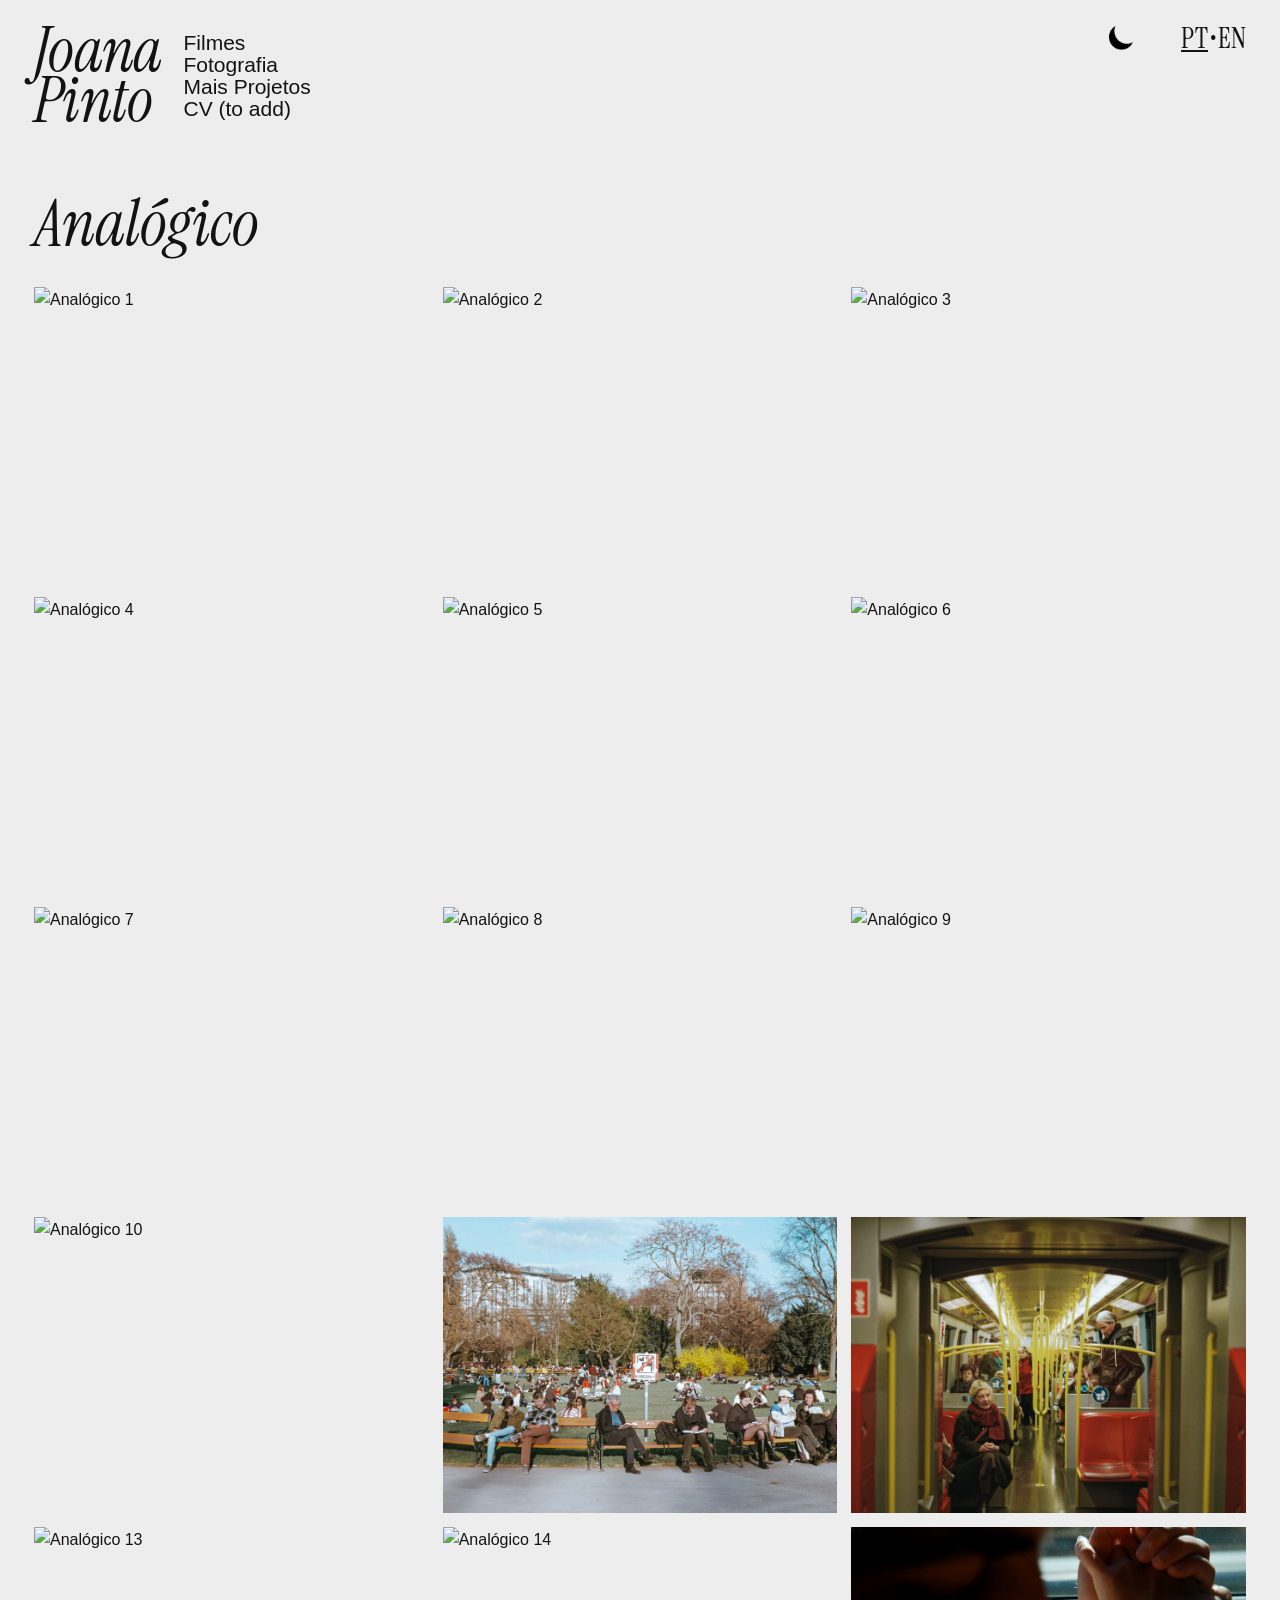
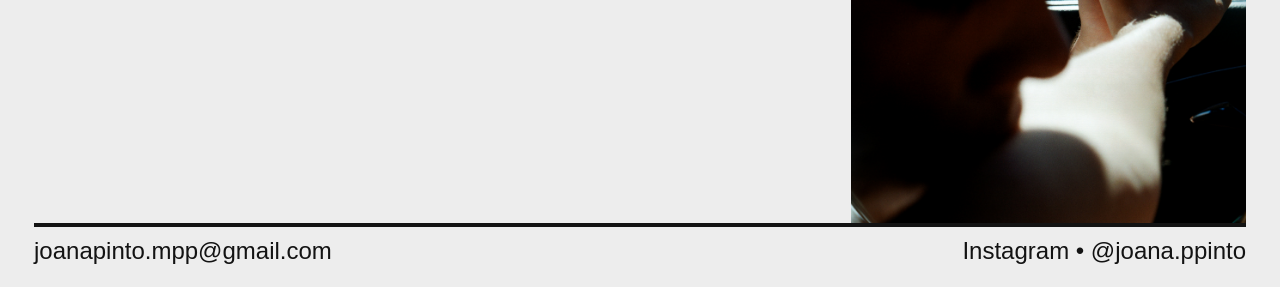
==== pages/analogicos.html @ 721db57d "some project pages added, skeleton of the site finished" ====
<!DOCTYPE html>
<html lang="pt">
<head>
	<meta charset="UTF-8">
	<meta name="viewport" content="width=device-width, initial-scale=1.0">
	<script>
		(() => {
			const stored = localStorage.getItem("joana-theme");
			const dark = stored ? stored === "dark" : window.matchMedia("(prefers-color-scheme: dark)").matches;
			if (dark) document.documentElement.classList.add("theme-dark");
		})();
	</script>
	<title>Analógico | Joana Pinto</title>
	<link rel="icon" type="image/png" href="../assets/icons/favicon.png">
	<link rel="preconnect" href="https://fonts.googleapis.com">
	<link rel="preconnect" href="https://fonts.gstatic.com" crossorigin>
	<link href="https://fonts.googleapis.com/css2?family=Instrument+Serif:ital@0;1&display=swap" rel="stylesheet">
	<link rel="stylesheet" href="../styles/styles.css">
</head>
<body class="analogicos-page">
	<div class="page">
		<header class="site-header filmes-header">
			<div class="brand filmes-brand">
				<a href="../index.html" class="brand-home-link">
					<div class="brand-name" data-i18n-html="brand.name">Joana<br>Pinto</div>
				</a>
				<nav class="primary-nav">
					<a href="filmes.html" data-i18n="nav.filmes">Filmes</a>
					<a href="fotografia.html" data-i18n="nav.fotografia">Fotografia</a>
					<a href="mais-projetos.html" data-i18n="nav.projetos">Mais Projetos</a>
					<a href="#" data-cv-download data-i18n="nav.cv">CV</a>
				</nav>
			</div>
			<div class="header-tools">
				<button class="theme-toggle" type="button" aria-label="Toggle theme" data-theme-toggle>
					<img src="../assets/icons/sun.png" alt="" class="icon icon-sun" aria-hidden="true">
					<img src="../assets/icons/moon.png" alt="" class="icon icon-moon" aria-hidden="true">
				</button>
				<button class="lang-toggle" type="button" data-lang-toggle>PT<span aria-hidden="true">&bull;</span>EN</button>
			</div>
		</header>

		<main class="project-gallery-page" id="analogico">
			<h1 class="films-list-title" data-i18n="analog.title">Analógico</h1>
			<section class="analog-gallery">
				<img src="../assets/images/analog/1.JPG" alt="Analógico 1" class="gallery-image" data-gallery-image loading="lazy" decoding="async">
				<img src="../assets/images/analog/2.JPG" alt="Analógico 2" class="gallery-image" data-gallery-image loading="lazy" decoding="async">
				<img src="../assets/images/analog/3.jpg" alt="Analógico 3" class="gallery-image" data-gallery-image loading="lazy" decoding="async">
				<img src="../assets/images/analog/4.jpg" alt="Analógico 4" class="gallery-image" data-gallery-image loading="lazy" decoding="async">
				<img src="../assets/images/analog/5.jpg" alt="Analógico 5" class="gallery-image" data-gallery-image loading="lazy" decoding="async">
				<img src="../assets/images/analog/6.jpg" alt="Analógico 6" class="gallery-image" data-gallery-image loading="lazy" decoding="async">
				<img src="../assets/images/analog/7.jpg" alt="Analógico 7" class="gallery-image" data-gallery-image loading="lazy" decoding="async">
				<img src="../assets/images/analog/8.JPG" alt="Analógico 8" class="gallery-image" data-gallery-image loading="lazy" decoding="async">
				<img src="../assets/images/analog/9.JPG" alt="Analógico 9" class="gallery-image" data-gallery-image loading="lazy" decoding="async">
				<img src="../assets/images/analog/10.JPG" alt="Analógico 10" class="gallery-image" data-gallery-image loading="lazy" decoding="async">
				<img src="../assets/images/analog/11.jpg" alt="Analógico 11" class="gallery-image" data-gallery-image loading="lazy" decoding="async">
				<img src="../assets/images/analog/12.jpg" alt="Analógico 12" class="gallery-image" data-gallery-image loading="lazy" decoding="async">
				<img src="../assets/images/analog/13.png" alt="Analógico 13" class="gallery-image" data-gallery-image loading="lazy" decoding="async">
				<img src="../assets/images/analog/14.jpg" alt="Analógico 14" class="gallery-image" data-gallery-image loading="lazy" decoding="async">
				<img src="../assets/images/analog/15.jpg" alt="Analógico 15" class="gallery-image" data-gallery-image loading="lazy" decoding="async">
			</section>
		</main>
		<footer class="site-footer">
			<p class="site-footer-item">joanapinto.mpp@gmail.com</p>
			<p class="site-footer-item">Instagram • @joana.ppinto</p>
		</footer>
	</div>
	<script src="../js/main.js"></script>
</body>
</html>
---- styles/styles.css ----
* {
	box-sizing: border-box;
	margin: 0;
	padding: 0;
}

:root {
	--bg: #ededed;
	--ink: #131313;
	--ink-muted: #4b4b4b;
	--paper: #f6f4f0;
	--paper-glow: #fbfaf7;
	--accent: #0d0d0d;
	--border: rgba(10, 10, 10, 0.12);
	--max-width: 1160px;
	--theme-transition: 220ms ease-in-out;
	--rule-thickness: 4px;
}

html.theme-no-transition,
html.theme-no-transition * {
	transition: none !important;
}

body {
	font-family: "Helvetica Neue", Helvetica, Arial, sans-serif;
	color: var(--ink);
	background: var(--bg);
	min-height: 100vh;
	display: flex;
	line-height: 1.6;
	transition: background-color var(--theme-transition), color var(--theme-transition);
}

body.theme-dark,
html.theme-dark body {
	--bg: #121110;
	--ink: #ededed;
	--ink-muted: #d4d4d4;
	--border: rgba(237, 237, 237, 0.35);
}

.page {
	max-width: none;
	margin: 0;
	padding: 24px 34px 24px;
	width: 100%;
	display: flex;
	flex-direction: column;
	min-height: 100vh;
}

.site-header {
	display: flex;
	align-items: flex-start;
	justify-content: space-between;
	gap: 24px;
}

.brand {
	display: flex;
	align-items: flex-start;
	gap: 22px;
}

.brand-name {
	font-family: "Instrument Serif", "Times New Roman", serif;
	font-size: 62px;
	line-height: 0.8;
	letter-spacing: -0.7px;
	font-style: italic;
	position: relative;
	top: 2px;
}

.primary-nav {
	display: flex;
	flex-direction: column;
	gap: 0;
	font-size: 21px;
	font-family: "Helvetica Neue", Helvetica, Arial, sans-serif;
	font-weight: 400;
	line-height: 1.05;
	margin-top: 8px;
}

.primary-nav a {
	color: var(--ink);
	text-decoration: none;
}

.primary-nav a:hover,
.primary-nav a:focus {
	text-decoration: underline;
}

.header-tools {
	display: flex;
	align-items: center;
	gap: 44px;
}

.theme-toggle {
	display: inline-flex;
	align-items: center;
	justify-content: center;
	width: 30px;
	height: 30px;
	position: relative;
	overflow: hidden;
	padding: 0;
	border: 0;
	background: transparent;
	cursor: pointer;
}

.theme-toggle .icon {
	position: absolute;
	inset: 0;
	width: 28px;
	height: 28px;
	object-fit: contain;
	transition: opacity 360ms ease, transform 360ms ease, filter 360ms ease;
}

.theme-toggle .icon-moon {
	width: 24px;
	height: 24px;
	inset: 2px;
}

body:not(.theme-dark) .theme-toggle .icon-sun {
	opacity: 0;
	transform: scale(0.88);
}

body:not(.theme-dark) .theme-toggle .icon-moon {
	opacity: 1;
	transform: scale(1);
}

body.theme-dark .theme-toggle .icon-moon {
	opacity: 0;
	transform: scale(0.88);
}

body.theme-dark .theme-toggle .icon-sun {
	opacity: 1;
	transform: scale(1);
}

body.theme-dark .theme-toggle .icon {
	filter: invert(1);
}

.lang-toggle {
	font-family: "Instrument Serif", "Times New Roman", serif;
	font-size: 28px;
	background: none;
	border: none;
	color: var(--ink);
	letter-spacing: 0;
	line-height: 1;
	cursor: pointer;
}

.lang-toggle .lang-sep {
	padding: 0 1px;
}

.lang-option {
	text-decoration: none;
}

.lang-option.is-active {
	text-decoration: underline;
	text-underline-offset: 2px;
}

.about {
	margin-top: 140px;
	display: grid;
	grid-template-columns: minmax(150px, 220px) 1fr;
	gap: 52px;
	align-items: start;
}

.about h1 {
	font-family: "Instrument Serif", "Times New Roman", serif;
	font-size: 44px;
	font-weight: 400;
}

.about-columns {
	display: grid;
	grid-template-columns: repeat(2, minmax(0, 1fr));
	gap: 44px;
	color: var(--ink-muted);
	font-size: 19px;
}

.about-column {
	display: flex;
	flex-direction: column;
	gap: 8px;
}

.about-columns p {
	max-width: none;
}

.about-columns .indented {
	text-indent: 1.35em;
}

.page-title {
	font-family: "Instrument Serif", "Times New Roman", serif;
	font-size: 56px;
	line-height: 0.9;
	letter-spacing: -0.6px;
	font-style: italic;
	font-weight: 400;
}

.filmes-brand {
	gap: 22px;
}

.brand-home-link {
	text-decoration: none;
	color: inherit;
}

.films-list {
	margin-top: 106px;
	border-bottom: 0;
}

.films-list-title {
	font-family: "Instrument Serif", "Times New Roman", serif;
	font-size: 64px;
	font-style: italic;
	font-weight: 400;
	line-height: 0.9;
	margin-bottom: 12px;
}

.film-row {
	display: grid;
	grid-template-columns: 270px minmax(120px, 160px) minmax(280px, 540px);
	gap: 24px;
	align-items: start;
	padding: 13px 0;
	border-bottom: var(--rule-thickness) solid var(--ink);
}

.film-row:last-child {
	border-bottom: none;
}

.film-thumb {
	width: 100%;
	height: 176px;
	object-fit: cover;
}

.film-name {
	font-family: "Instrument Serif", "Times New Roman", serif;
	font-weight: 400;
	font-size: 48px;
	line-height: 1;
}

.project-title-group {
	display: flex;
	flex-direction: column;
	gap: 2px;
}

.project-subtitle {
	font-family: "Instrument Serif", "Times New Roman", serif;
	font-size: 24px;
	font-style: italic;
	font-weight: 400;
	line-height: 1.05;
}

.film-name-link {
	color: inherit;
	text-decoration: none;
}

.film-name-link:hover,
.film-name-link:focus {
	text-decoration: underline;
}

.film-copy {
	font-size: 16px;
	line-height: 1.2;
	font-weight: 400;
	letter-spacing: 0;
	max-width: 340px;
	margin-left: 220px;
}

.site-footer {
	border-top: var(--rule-thickness) solid var(--ink);
	margin-top: auto;
	padding-top: 12px;
	font-family: "Helvetica Neue", Helvetica, Arial, sans-serif;
	font-size: 24px;
	line-height: 1;
	display: flex;
	align-items: baseline;
	justify-content: space-between;
	gap: 44px;
	flex-wrap: wrap;
}

.filme-projeto-page .site-footer,
.home-page .site-footer {
	padding-top: 16px;
}

.filme-projeto-page main {
	padding-bottom: 84px;
}

.site-footer-item {
	white-space: nowrap;
}

.project-gallery-page {
	margin-top: 72px;
}

.analogicos-page .films-list-title {
	margin-bottom: 34px;
}

.film-project-page {
	margin-top: 72px;
}

.film-project-page .film-detail {
	margin-top: 0;
	padding-top: 0;
	border-top: 0;
}

.film-detail {
	margin-top: 42px;
	padding-top: 10px;
	border-top: var(--rule-thickness) solid var(--ink);
}

.film-detail-hero {
	width: 100%;
	max-height: 72vh;
	object-fit: cover;
	display: block;
}

.film-detail-meta {
	margin-top: 22px;
	display: grid;
	grid-template-columns: minmax(200px, 260px) minmax(0, 560px);
	gap: 20px;
	align-items: start;
}

.film-detail-title {
	font-family: "Instrument Serif", "Times New Roman", serif;
	font-size: 48px;
	font-weight: 400;
	line-height: 1;
}

.film-detail-copy {
	font-size: 22px;
	line-height: 1.2;
	font-family: "Helvetica Neue", Helvetica, Arial, sans-serif;
	max-width: 560px;
}

.film-detail-thumbs {
	margin-top: 30px;
	display: grid;
	grid-template-columns: repeat(4, minmax(0, 1fr));
	gap: 16px;
}

.film-thumb-button {
	display: block;
	padding: 0;
	border: 0;
	background: transparent;
	cursor: pointer;
	opacity: 0.88;
}

.film-thumb-button.is-active {
	opacity: 1;
	outline: 2px solid var(--ink);
	outline-offset: 2px;
}

.film-thumb-preview {
	width: 100%;
	aspect-ratio: 16 / 9;
	object-fit: cover;
	display: block;
}

.film-detail-preview-wrap {
	margin-top: 16px;
	max-width: min(760px, 100%);
}

.film-detail-preview {
	width: 100%;
	aspect-ratio: 16 / 9;
	object-fit: cover;
	display: block;
}

.analog-gallery {
	display: grid;
	grid-template-columns: repeat(3, minmax(0, 1fr));
	gap: 14px;
}

.gallery-image {
	width: 100%;
	aspect-ratio: 4 / 3;
	object-fit: cover;
	cursor: default;
}

.analog-gallery .gallery-image {
	cursor: zoom-in;
}

.lightbox {
	position: fixed;
	inset: 0;
	background: rgba(0, 0, 0, 0.9);
	display: none;
	align-items: center;
	justify-content: center;
	z-index: 9999;
	padding: 28px;
}

.lightbox.is-open {
	display: flex;
}

.lightbox-image {
	max-width: min(1200px, 90vw);
	max-height: 88vh;
	object-fit: contain;
	box-shadow: 0 20px 80px rgba(0, 0, 0, 0.5);
}

.lightbox-control {
	position: absolute;
	border: 0;
	background: transparent;
	color: #fff;
	font-size: 40px;
	line-height: 1;
	padding: 0;
	cursor: pointer;
	text-shadow: 0 2px 10px rgba(0, 0, 0, 0.55);
}

.lightbox-control.prev {
	left: 16px;
}

.lightbox-control.next {
	right: 16px;
}

.lightbox-control.close {
	top: 14px;
	right: 14px;
	font-size: 34px;
}

body.theme-animated,
body.theme-animated * {
	transition: color var(--theme-transition), border-color var(--theme-transition), background-color var(--theme-transition), opacity var(--theme-transition), outline-color var(--theme-transition);
}

@media (max-width: 900px) {
	.page {
		padding: 14px 24px 72px;
	}

	.site-header {
		flex-direction: column;
		align-items: flex-start;
	}

	.brand {
		width: 100%;
		justify-content: space-between;
		gap: 24px;
		flex-wrap: wrap;
	}

	.primary-nav {
		font-size: 19px;
		gap: 1px;
	}

	.about {
		margin-top: 96px;
		grid-template-columns: 1fr;
		gap: 32px;
	}

	.about h1 {
		font-size: 38px;
	}

	.about-columns {
		grid-template-columns: 1fr 1fr;
		gap: 34px;
		font-size: 17px;
	}

	.films-list {
		margin-top: 78px;
	}

	.film-project-page,
	.project-gallery-page {
		margin-top: 58px;
	}

	.films-list-title {
		font-size: 40px;
	}

	.project-subtitle {
		font-size: 22px;
	}

	.film-row {
		grid-template-columns: 220px minmax(120px, 140px) 1fr;
	}

	.film-thumb {
		height: 160px;
	}

	.film-copy {
		font-size: 15px;
		max-width: 300px;
		margin-left: 130px;
		line-height: 1.2;
	}

	.film-detail-title {
		font-size: 42px;
	}

	.film-detail-copy {
		font-size: 18px;
		max-width: 100%;
	}

	.film-detail-meta {
		grid-template-columns: 1fr;
		gap: 12px;
	}

	.film-detail-thumbs {
		grid-template-columns: repeat(2, minmax(0, 1fr));
	}

	.site-footer {
		font-size: 20px;
		gap: 18px;
	}

	.analog-gallery {
		grid-template-columns: repeat(2, minmax(0, 1fr));
	}
}

@media (max-width: 640px) {
	.page {
		padding: 10px 20px 56px;
	}

	.brand {
		flex-direction: column;
		align-items: flex-start;
	}

	.header-tools {
		width: 100%;
		justify-content: space-between;
	}

	.about-columns {
		grid-template-columns: 1fr;
	}

	.about-columns p {
		max-width: none;
	}

	.about h1 {
		font-size: 34px;
	}

	.about-columns {
		font-size: 16px;
	}

	.page-title {
		font-size: 44px;
	}

	.filmes-brand {
		gap: 10px;
	}

	.films-list {
		margin-top: 62px;
	}

	.film-project-page,
	.project-gallery-page {
		margin-top: 44px;
	}

	.films-list-title {
		font-size: 36px;
		margin-bottom: 8px;
	}

	.project-subtitle {
		font-size: 18px;
	}

	.film-row {
		grid-template-columns: 1fr;
		gap: 10px;
	}

	.film-thumb {
		height: 230px;
	}

	.film-name {
		font-size: 38px;
	}

	.film-copy {
		font-size: 16px;
		max-width: none;
		margin-left: 0;
		line-height: 1.15;
	}

	.film-detail {
		margin-top: 26px;
	}

	.film-detail-title {
		font-size: 38px;
	}

	.film-detail-copy {
		font-size: 16px;
		line-height: 1.2;
	}

	.film-detail-thumbs {
		grid-template-columns: 1fr;
	}

	.site-footer {
		font-size: 16px;
		line-height: 1.2;
		gap: 10px;
	}

	.site-footer-item {
		white-space: normal;
	}

	.analog-gallery {
		grid-template-columns: 1fr;
	}

	.lightbox-control {
		font-size: 28px;
		padding: 8px 10px;
	}
}
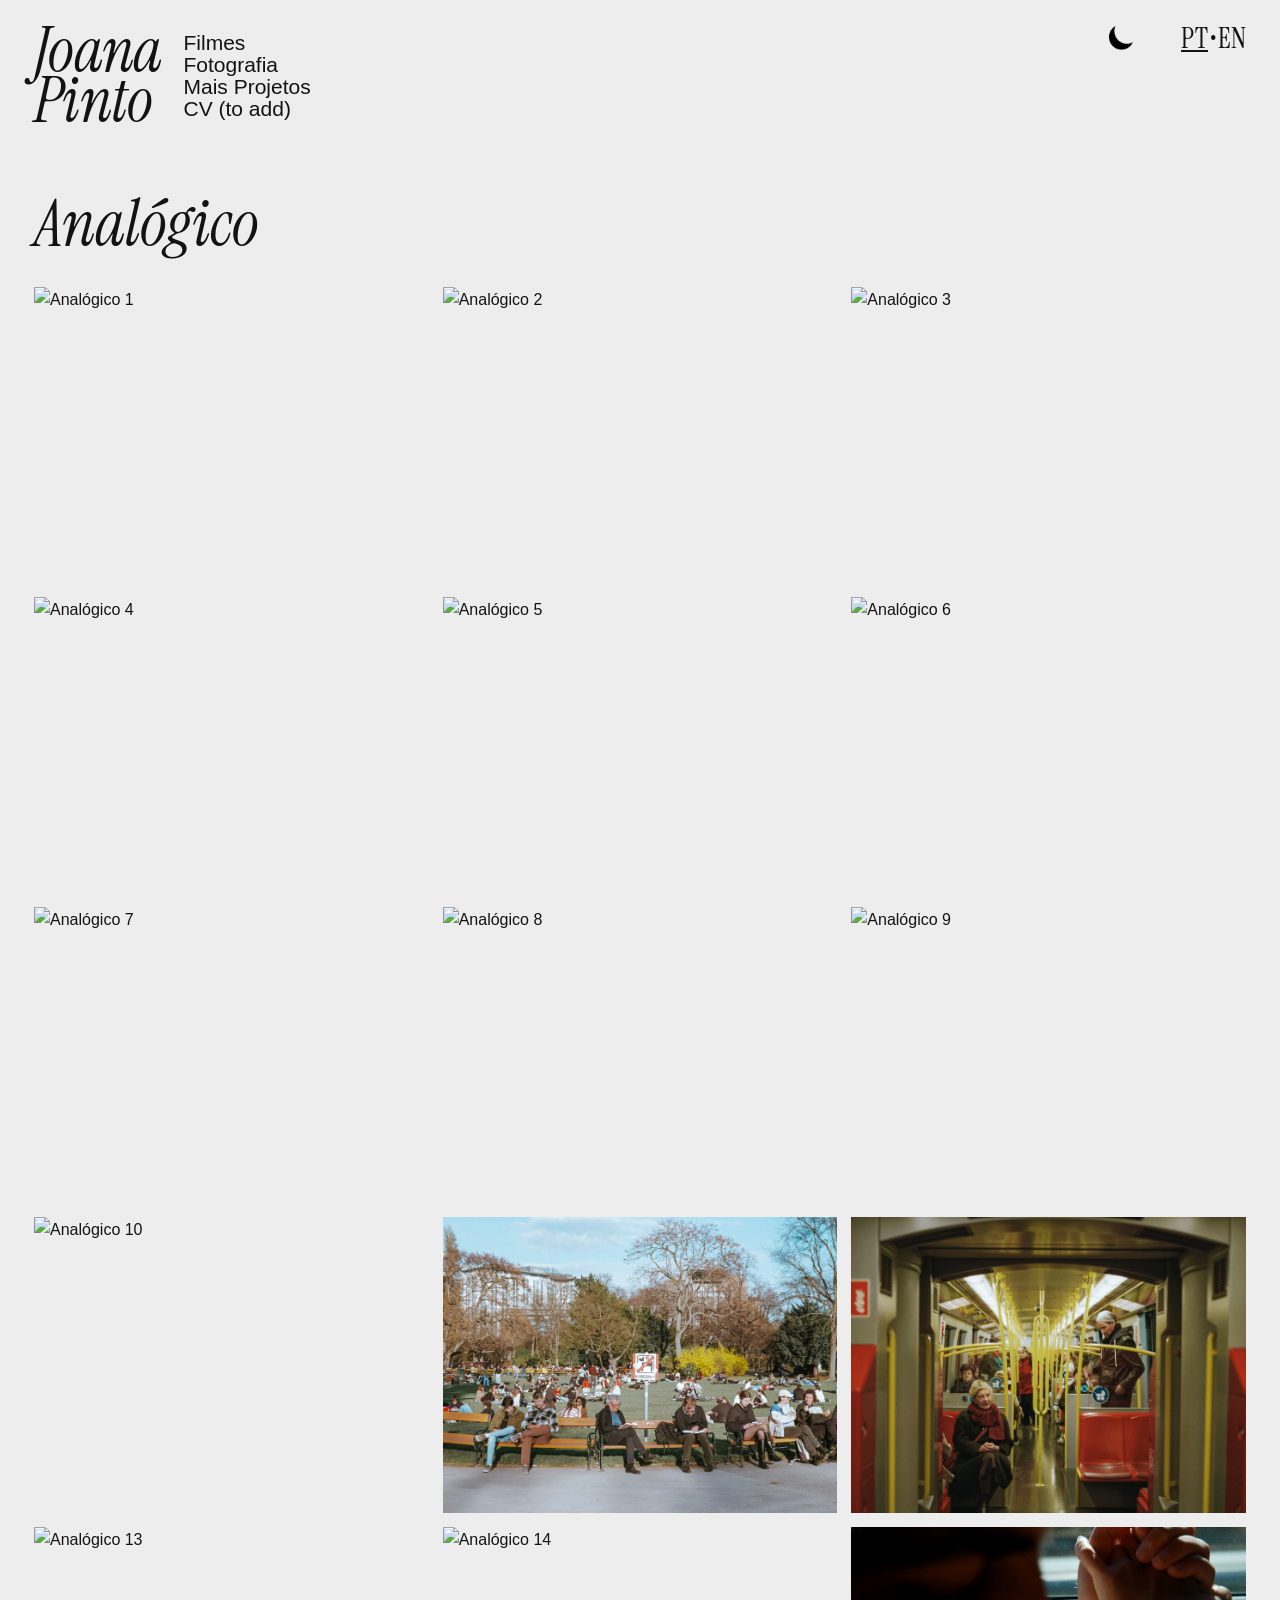
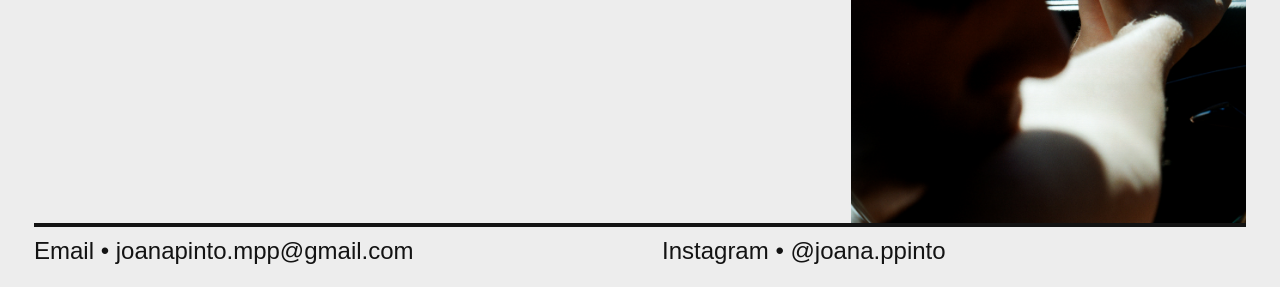
==== commit ee72cdf2: "changed footer" ====
--- a/pages/analogicos.html
+++ b/pages/analogicos.html
@@ -61,7 +61,7 @@
 			</section>
 		</main>
 		<footer class="site-footer">
-			<p class="site-footer-item">joanapinto.mpp@gmail.com</p>
+			<p class="site-footer-item">Email • joanapinto.mpp@gmail.com</p>
 			<p class="site-footer-item">Instagram • @joana.ppinto</p>
 		</footer>
 	</div>
--- a/styles/styles.css
+++ b/styles/styles.css
@@ -311,11 +311,10 @@
 	font-family: "Helvetica Neue", Helvetica, Arial, sans-serif;
 	font-size: 24px;
 	line-height: 1;
-	display: flex;
+	display: grid;
+	grid-template-columns: minmax(0, 1fr) minmax(0, 1fr);
 	align-items: baseline;
-	justify-content: space-between;
 	gap: 44px;
-	flex-wrap: wrap;
 }
 
 .filme-projeto-page .site-footer,
@@ -329,6 +328,10 @@
 
 .site-footer-item {
 	white-space: nowrap;
+}
+
+.site-footer-item:last-child {
+	justify-self: start;
 }
 
 .project-gallery-page {
@@ -690,6 +693,7 @@
 	.site-footer {
 		font-size: 16px;
 		line-height: 1.2;
+		grid-template-columns: 1fr;
 		gap: 10px;
 	}
 
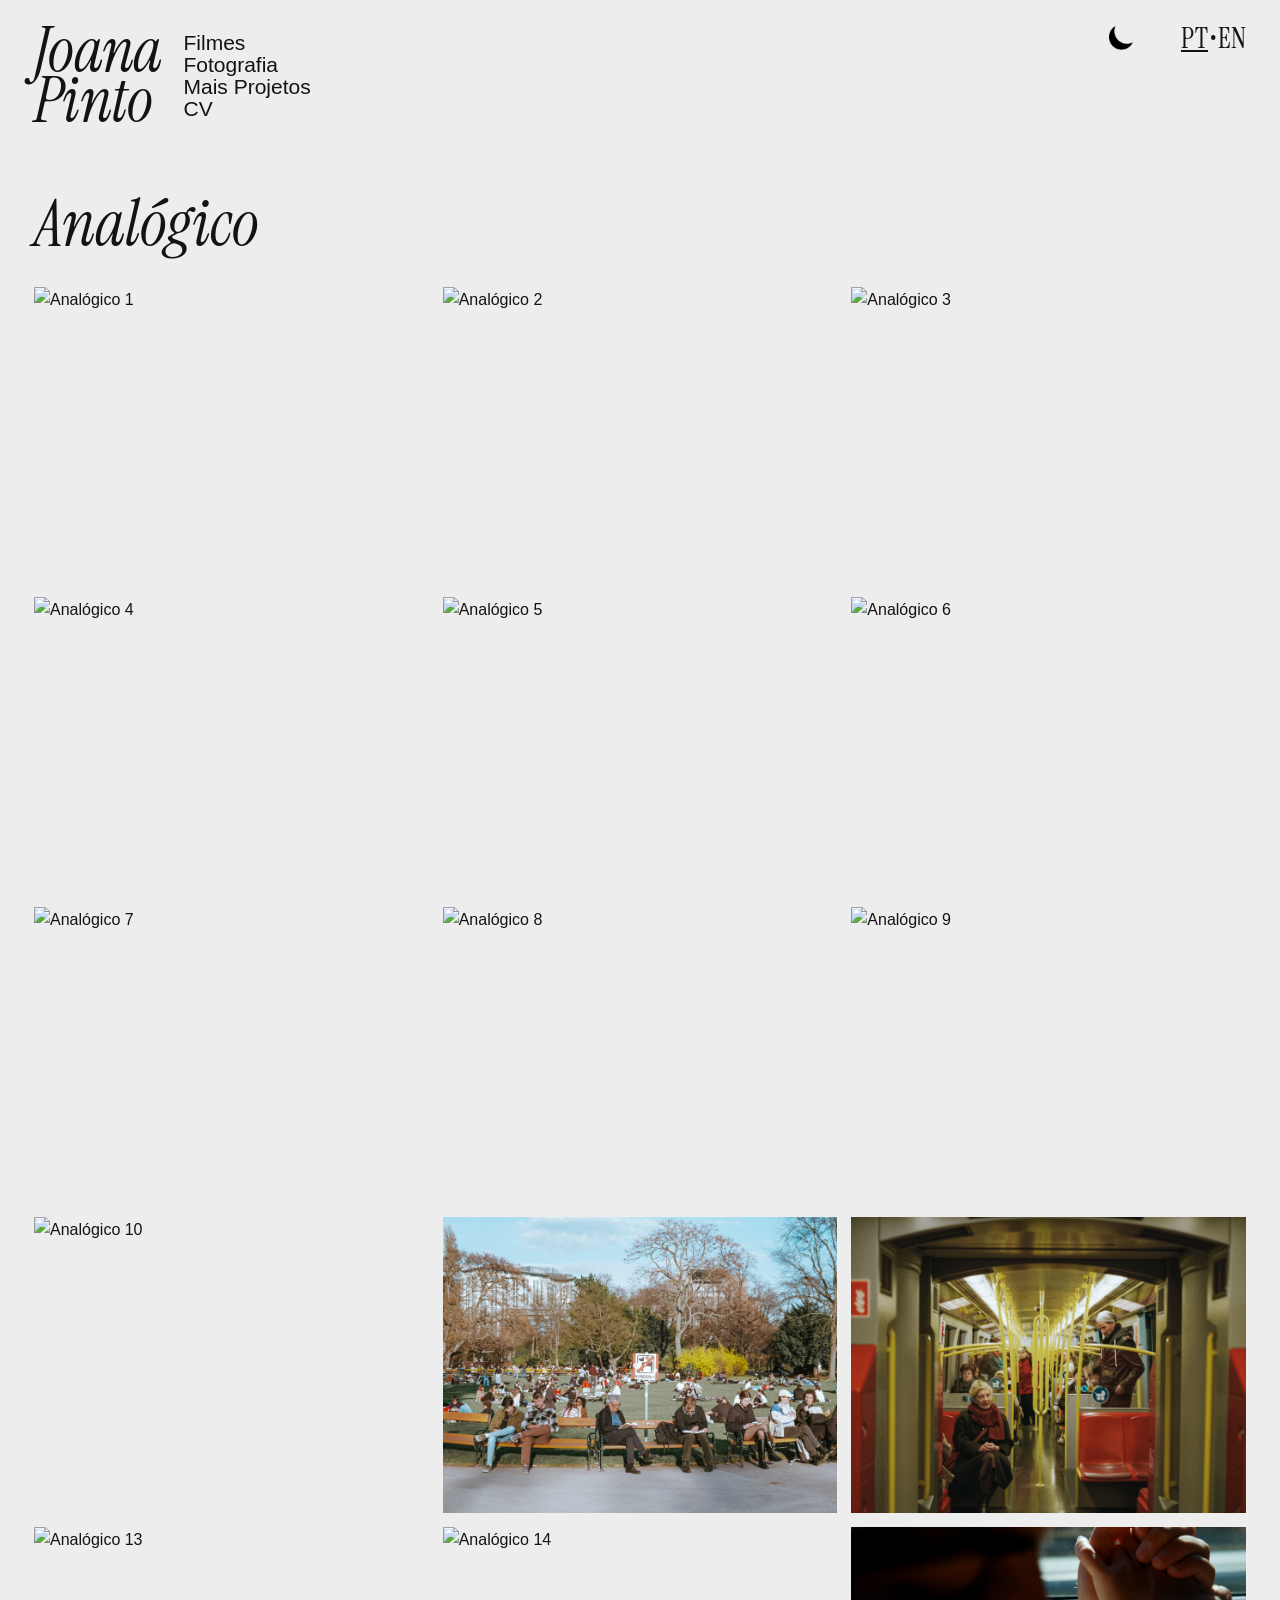
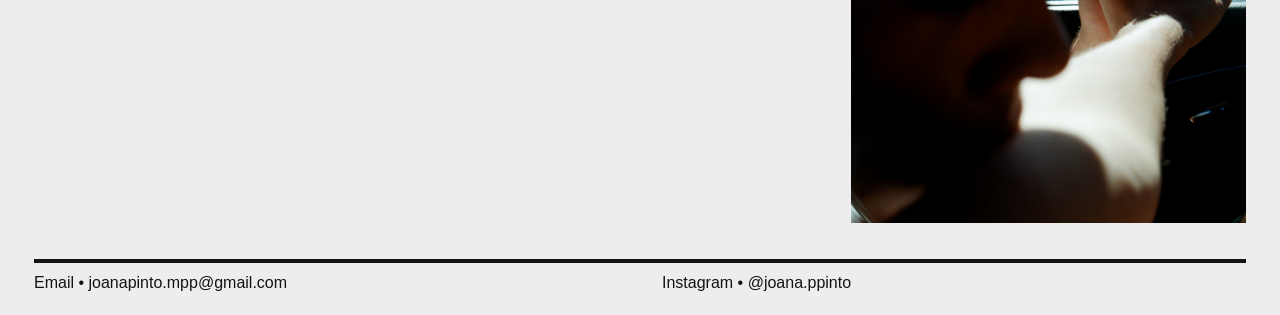
==== commit 155ea916: "2.0" ====
--- a/pages/analogicos.html
+++ b/pages/analogicos.html
@@ -61,8 +61,8 @@
 			</section>
 		</main>
 		<footer class="site-footer">
-			<p class="site-footer-item">Email • joanapinto.mpp@gmail.com</p>
-			<p class="site-footer-item">Instagram • @joana.ppinto</p>
+			<p class="site-footer-item">Email • <a href="mailto:joanapinto.mpp@gmail.com">joanapinto.mpp@gmail.com</a></p>
+			<p class="site-footer-item">Instagram • <a href="https://www.instagram.com/joana.ppinto/" target="_blank" rel="noopener noreferrer">@joana.ppinto</a></p>
 		</footer>
 	</div>
 	<script src="../js/main.js"></script>
--- a/styles/styles.css
+++ b/styles/styles.css
@@ -181,14 +181,65 @@
 	margin-top: 140px;
 	display: grid;
 	grid-template-columns: minmax(150px, 220px) 1fr;
-	gap: 52px;
+	gap: 24px;
 	align-items: start;
+}
+
+.home-page .about {
+	width: 100%;
+	margin-left: 0;
+	margin-top: 135px;
+	padding-left: 0;
+	grid-template-columns: minmax(140px, 220px) minmax(360px, 720px);
+	gap: 24px;
+}
+
+.home-page .about h1 {
+	grid-column: 1;
+	justify-self: start;
+	align-self: start;
+	transform: none;
+	position: relative;
+	top: -4px;
+}
+
+.home-page .about-columns {
+	grid-column: 2;
+	grid-template-columns: 1fr;
+	max-width: 620px;
+	color: #000;
+}
+
+body.theme-dark .home-page .about-columns {
+	color: var(--ink-muted);
+}
+
+html.theme-dark .home-page .about-columns {
+	color: var(--ink-muted);
+}
+
+.home-page .about-column {
+	grid-column: 1;
+}
+
+.home-page .about-column p {
+	max-width: 620px;
+}
+
+.about-services-line {
+	font-family: "Instrument Serif", "Times New Roman", serif;
+	font-size: 19px;
+	font-weight: 400;
+	line-height: 1.2;
+	letter-spacing: 0;
+	display: block;
 }
 
 .about h1 {
 	font-family: "Instrument Serif", "Times New Roman", serif;
 	font-size: 44px;
 	font-weight: 400;
+	justify-self: end;
 }
 
 .about-columns {
@@ -203,6 +254,7 @@
 	display: flex;
 	flex-direction: column;
 	gap: 8px;
+	grid-column: 2;
 }
 
 .about-columns p {
@@ -236,6 +288,10 @@
 	border-bottom: 0;
 }
 
+.fotografia-page .films-list {
+	padding-bottom: 28px;
+}
+
 .films-list-title {
 	font-family: "Instrument Serif", "Times New Roman", serif;
 	font-size: 64px;
@@ -254,6 +310,10 @@
 	border-bottom: var(--rule-thickness) solid var(--ink);
 }
 
+.filmes-page .film-row {
+	grid-template-columns: 270px minmax(220px, 280px) minmax(240px, 1fr);
+}
+
 .film-row:last-child {
 	border-bottom: none;
 }
@@ -262,6 +322,12 @@
 	width: 100%;
 	height: 176px;
 	object-fit: cover;
+}
+
+
+.filmes-page .film-thumb {
+	height: auto;
+	aspect-ratio: 618 / 301;
 }
 
 .film-name {
@@ -269,6 +335,11 @@
 	font-weight: 400;
 	font-size: 48px;
 	line-height: 1;
+}
+
+.filmes-page .film-name {
+	font-size: 42px;
+	white-space: nowrap;
 }
 
 .project-title-group {
@@ -283,6 +354,10 @@
 	font-style: italic;
 	font-weight: 400;
 	line-height: 1.05;
+}
+
+.filmes-page .project-subtitle {
+	white-space: nowrap;
 }
 
 .film-name-link {
@@ -304,12 +379,24 @@
 	margin-left: 220px;
 }
 
+.fotografia-page .film-copy {
+	column-count: 2;
+	column-gap: 18px;
+	max-width: 560px;
+}
+
+.film-copy-two-columns {
+	column-count: 2;
+	column-gap: 18px;
+	max-width: 560px;
+}
+
 .site-footer {
 	border-top: var(--rule-thickness) solid var(--ink);
 	margin-top: auto;
 	padding-top: 12px;
 	font-family: "Helvetica Neue", Helvetica, Arial, sans-serif;
-	font-size: 24px;
+	font-size: 16px;
 	line-height: 1;
 	display: grid;
 	grid-template-columns: minmax(0, 1fr) minmax(0, 1fr);
@@ -330,12 +417,37 @@
 	white-space: nowrap;
 }
 
+.site-footer-item a {
+	color: inherit;
+	text-decoration: none;
+	text-underline-offset: 2px;
+}
+
+.site-footer-item a:hover,
+.site-footer-item a:focus-visible {
+	text-decoration: underline;
+}
+
 .site-footer-item:last-child {
 	justify-self: start;
 }
 
+.home-page .site-footer {
+	grid-template-columns: 1fr;
+	gap: 12px;
+}
+
+.home-page .site-footer .site-footer-item:first-child {
+	grid-column: auto;
+}
+
+.home-page .site-footer .site-footer-item:last-child {
+	grid-column: auto;
+}
+
 .project-gallery-page {
 	margin-top: 72px;
+	padding-bottom: 36px;
 }
 
 .analogicos-page .films-list-title {
@@ -365,11 +477,33 @@
 	display: block;
 }
 
+.film-detail-video {
+	width: 100%;
+	aspect-ratio: 16 / 9;
+	border: 0;
+	display: block;
+}
+
+.film-detail-stills {
+	margin-top: 12px;
+	display: grid;
+	grid-template-columns: repeat(4, minmax(0, 1fr));
+	gap: 10px;
+}
+
+.film-detail-still {
+	width: 100%;
+	aspect-ratio: 405 / 229;
+	object-fit: cover;
+	display: block;
+	cursor: zoom-in;
+}
+
 .film-detail-meta {
-	margin-top: 22px;
-	display: grid;
-	grid-template-columns: minmax(200px, 260px) minmax(0, 560px);
-	gap: 20px;
+	margin-top: 44px;
+	display: grid;
+	grid-template-columns: minmax(140px, 210px) minmax(0, 1fr);
+	gap: 14px;
 	align-items: start;
 }
 
@@ -381,10 +515,111 @@
 }
 
 .film-detail-copy {
-	font-size: 22px;
+	font-size: 21px;
 	line-height: 1.2;
 	font-family: "Helvetica Neue", Helvetica, Arial, sans-serif;
 	max-width: 560px;
+}
+
+.film-detail-copy-columns {
+	display: grid;
+	grid-template-columns: repeat(2, minmax(0, 1fr));
+	gap: 18px;
+	max-width: none;
+}
+
+.film-detail-copy-columns .film-detail-copy {
+	max-width: none;
+}
+
+.film-detail-credits {
+	margin-top: 16px;
+	font-family: "Instrument Serif", "Times New Roman", serif;
+	font-size: 22px;
+	line-height: 1.05;
+	font-weight: 400;
+	display: block;
+}
+
+.film-detail-capa-wrap {
+	margin-top: 54px;
+	width: 68%;
+	max-width: 920px;
+}
+
+.film-detail-capa {
+	width: 100%;
+	aspect-ratio: 1256 / 889;
+	object-fit: cover;
+	display: block;
+	cursor: zoom-in;
+}
+
+.film-detail-backstage {
+	margin-top: 54px;
+}
+
+.film-detail-subsection-title {
+	font-family: "Instrument Serif", "Times New Roman", serif;
+	font-size: 42px;
+	font-weight: 400;
+	font-style: italic;
+	line-height: 1;
+}
+
+.back-to-top {
+	position: fixed;
+	right: 22px;
+	bottom: 22px;
+	width: 64px;
+	height: 64px;
+	border: 0;
+	border-radius: 0;
+	background: transparent;
+	padding: 0;
+	cursor: pointer;
+	display: grid;
+	place-items: center;
+	opacity: 0;
+	visibility: hidden;
+	transform: translateY(10px);
+	transition: opacity 200ms ease, transform 200ms ease, visibility 200ms ease;
+	z-index: 1000;
+}
+
+.back-to-top-icon {
+	width: 44px;
+	height: 44px;
+	object-fit: contain;
+	display: block;
+}
+
+.back-to-top-icon.dark {
+	display: block;
+}
+
+.back-to-top-icon.light {
+	display: none;
+}
+
+body.theme-dark .back-to-top-icon.dark {
+	display: none;
+}
+
+body.theme-dark .back-to-top-icon.light {
+	display: block;
+}
+
+.back-to-top.is-visible {
+	opacity: 1;
+	visibility: visible;
+	transform: translateY(0);
+}
+
+.back-to-top:hover,
+.back-to-top:focus-visible {
+	transform: translateY(0) scale(1.06);
+	outline: none;
 }
 
 .film-detail-thumbs {
@@ -434,6 +669,37 @@
 	gap: 14px;
 }
 
+.project-gallery-intro {
+	margin: 14px 0 28px;
+	max-width: 760px;
+	color: var(--ink-muted);
+	font-size: 20px;
+	line-height: 1.3;
+}
+
+.project-copy-columns {
+	margin: 14px 0 28px;
+	max-width: 1100px;
+	display: grid;
+	grid-template-columns: repeat(2, minmax(0, 1fr));
+	gap: 18px;
+	align-items: start;
+}
+
+.project-copy {
+	font-size: 20px;
+	line-height: 1.3;
+	color: var(--ink-muted);
+}
+
+body:not(.theme-dark) .about-columns,
+body:not(.theme-dark) .film-copy,
+body:not(.theme-dark) .film-detail-copy,
+body:not(.theme-dark) .project-gallery-intro,
+body:not(.theme-dark) .project-copy {
+	color: #000;
+}
+
 .gallery-image {
 	width: 100%;
 	aspect-ratio: 4 / 3;
@@ -443,6 +709,66 @@
 
 .analog-gallery .gallery-image {
 	cursor: zoom-in;
+}
+
+.coppelia-video-stack {
+	display: grid;
+	grid-template-columns: 1fr;
+	gap: 14px;
+	margin-bottom: 14px;
+}
+
+.coppelia-video-grid {
+	display: grid;
+	grid-template-columns: repeat(2, minmax(0, 1fr));
+	gap: 14px;
+}
+
+.coppelia-video-card {
+	width: 100%;
+	aspect-ratio: 16 / 9;
+	border: 0;
+	padding: 0;
+	background: #b6b6b6;
+	position: relative;
+	cursor: zoom-in;
+	overflow: hidden;
+}
+
+body.theme-dark .coppelia-video-card {
+	background: #5b5b5b;
+}
+
+.coppelia-video-card:hover,
+.coppelia-video-card:focus-visible {
+	filter: brightness(0.94);
+	outline: 1px solid var(--ink);
+	outline-offset: 0;
+}
+
+.coppelia-video-preview {
+	width: 100%;
+	height: 100%;
+	display: block;
+	object-fit: cover;
+	pointer-events: none;
+	background: #000;
+}
+
+.coppelia-video-placeholder-label {
+	position: absolute;
+	left: 50%;
+	top: 50%;
+	transform: translate(-50%, -50%);
+	font-family: "Neue Montreal", "Helvetica Neue", sans-serif;
+	font-size: 18px;
+	letter-spacing: 0.04em;
+	text-transform: uppercase;
+	color: rgba(0, 0, 0, 0.65);
+}
+
+body.theme-dark .coppelia-video-placeholder-label {
+	color: rgba(255, 255, 255, 0.74);
 }
 
 .lightbox {
@@ -464,6 +790,32 @@
 	max-width: min(1200px, 90vw);
 	max-height: 88vh;
 	object-fit: contain;
+	box-shadow: 0 20px 80px rgba(0, 0, 0, 0.5);
+}
+
+.lightbox-video {
+	max-width: min(1200px, 90vw);
+	max-height: 88vh;
+	width: min(1200px, 90vw);
+	height: auto;
+	background: #000;
+	box-shadow: 0 20px 80px rgba(0, 0, 0, 0.5);
+}
+
+.lightbox-empty {
+	display: none;
+	min-width: min(720px, 80vw);
+	min-height: min(405px, 56vw);
+	max-width: 90vw;
+	max-height: 80vh;
+	background: #2f2f2f;
+	color: #fff;
+	font-size: 22px;
+	line-height: 1.2;
+	align-items: center;
+	justify-content: center;
+	text-align: center;
+	padding: 24px;
 	box-shadow: 0 20px 80px rgba(0, 0, 0, 0.5);
 }
 
@@ -526,14 +878,30 @@
 		gap: 32px;
 	}
 
+	.home-page .about {
+		width: 100%;
+		margin-left: 0;
+		padding-left: 0;
+		grid-template-columns: 1fr;
+		gap: 32px;
+	}
+
 	.about h1 {
 		font-size: 38px;
 	}
 
 	.about-columns {
-		grid-template-columns: 1fr 1fr;
+		grid-template-columns: 1fr;
 		gap: 34px;
 		font-size: 17px;
+	}
+
+	.project-copy-columns {
+		grid-template-columns: 1fr;
+	}
+
+	.about-column {
+		grid-column: 1;
 	}
 
 	.films-list {
@@ -560,6 +928,7 @@
 	.film-thumb {
 		height: 160px;
 	}
+
 
 	.film-copy {
 		font-size: 15px;
@@ -568,18 +937,41 @@
 		line-height: 1.2;
 	}
 
+	.fotografia-page .film-copy {
+		column-count: 1;
+		max-width: 300px;
+	}
+
+	.film-copy-two-columns {
+		column-count: 1;
+		max-width: 300px;
+	}
+
 	.film-detail-title {
 		font-size: 42px;
 	}
 
 	.film-detail-copy {
-		font-size: 18px;
+		font-size: 17px;
 		max-width: 100%;
 	}
 
+	.film-detail-copy-columns {
+		grid-template-columns: 1fr;
+	}
+
+	.film-detail-stills {
+		grid-template-columns: repeat(2, minmax(0, 1fr));
+	}
+
 	.film-detail-meta {
 		grid-template-columns: 1fr;
 		gap: 12px;
+	}
+
+	.film-detail-capa-wrap {
+		width: 100%;
+		max-width: 100%;
 	}
 
 	.film-detail-thumbs {
@@ -591,8 +983,22 @@
 		gap: 18px;
 	}
 
+	.home-page .site-footer {
+		grid-template-columns: minmax(0, 1fr) minmax(0, 1fr);
+		column-gap: 18px;
+	}
+
+	.home-page .site-footer .site-footer-item:first-child,
+	.home-page .site-footer .site-footer-item:last-child {
+		grid-column: auto;
+	}
+
 	.analog-gallery {
 		grid-template-columns: repeat(2, minmax(0, 1fr));
+	}
+
+	.coppelia-video-grid {
+		grid-template-columns: 1fr;
 	}
 }
 
@@ -661,6 +1067,7 @@
 	.film-thumb {
 		height: 230px;
 	}
+
 
 	.film-name {
 		font-size: 38px;
@@ -673,6 +1080,16 @@
 		line-height: 1.15;
 	}
 
+	.fotografia-page .film-copy {
+		column-count: 1;
+		max-width: none;
+	}
+
+	.film-copy-two-columns {
+		column-count: 1;
+		max-width: none;
+	}
+
 	.film-detail {
 		margin-top: 26px;
 	}
@@ -682,11 +1099,15 @@
 	}
 
 	.film-detail-copy {
-		font-size: 16px;
+		font-size: 15px;
 		line-height: 1.2;
 	}
 
 	.film-detail-thumbs {
+		grid-template-columns: 1fr;
+	}
+
+	.film-detail-stills {
 		grid-template-columns: 1fr;
 	}
 
@@ -697,6 +1118,15 @@
 		gap: 10px;
 	}
 
+	.home-page .site-footer {
+		grid-template-columns: 1fr;
+	}
+
+	.home-page .site-footer .site-footer-item:first-child,
+	.home-page .site-footer .site-footer-item:last-child {
+		grid-column: auto;
+	}
+
 	.site-footer-item {
 		white-space: normal;
 	}
@@ -709,4 +1139,16 @@
 		font-size: 28px;
 		padding: 8px 10px;
 	}
-}
+
+	.back-to-top {
+		right: 16px;
+		bottom: 16px;
+		width: 54px;
+		height: 54px;
+	}
+
+	.back-to-top-icon {
+		width: 38px;
+		height: 38px;
+	}
+}
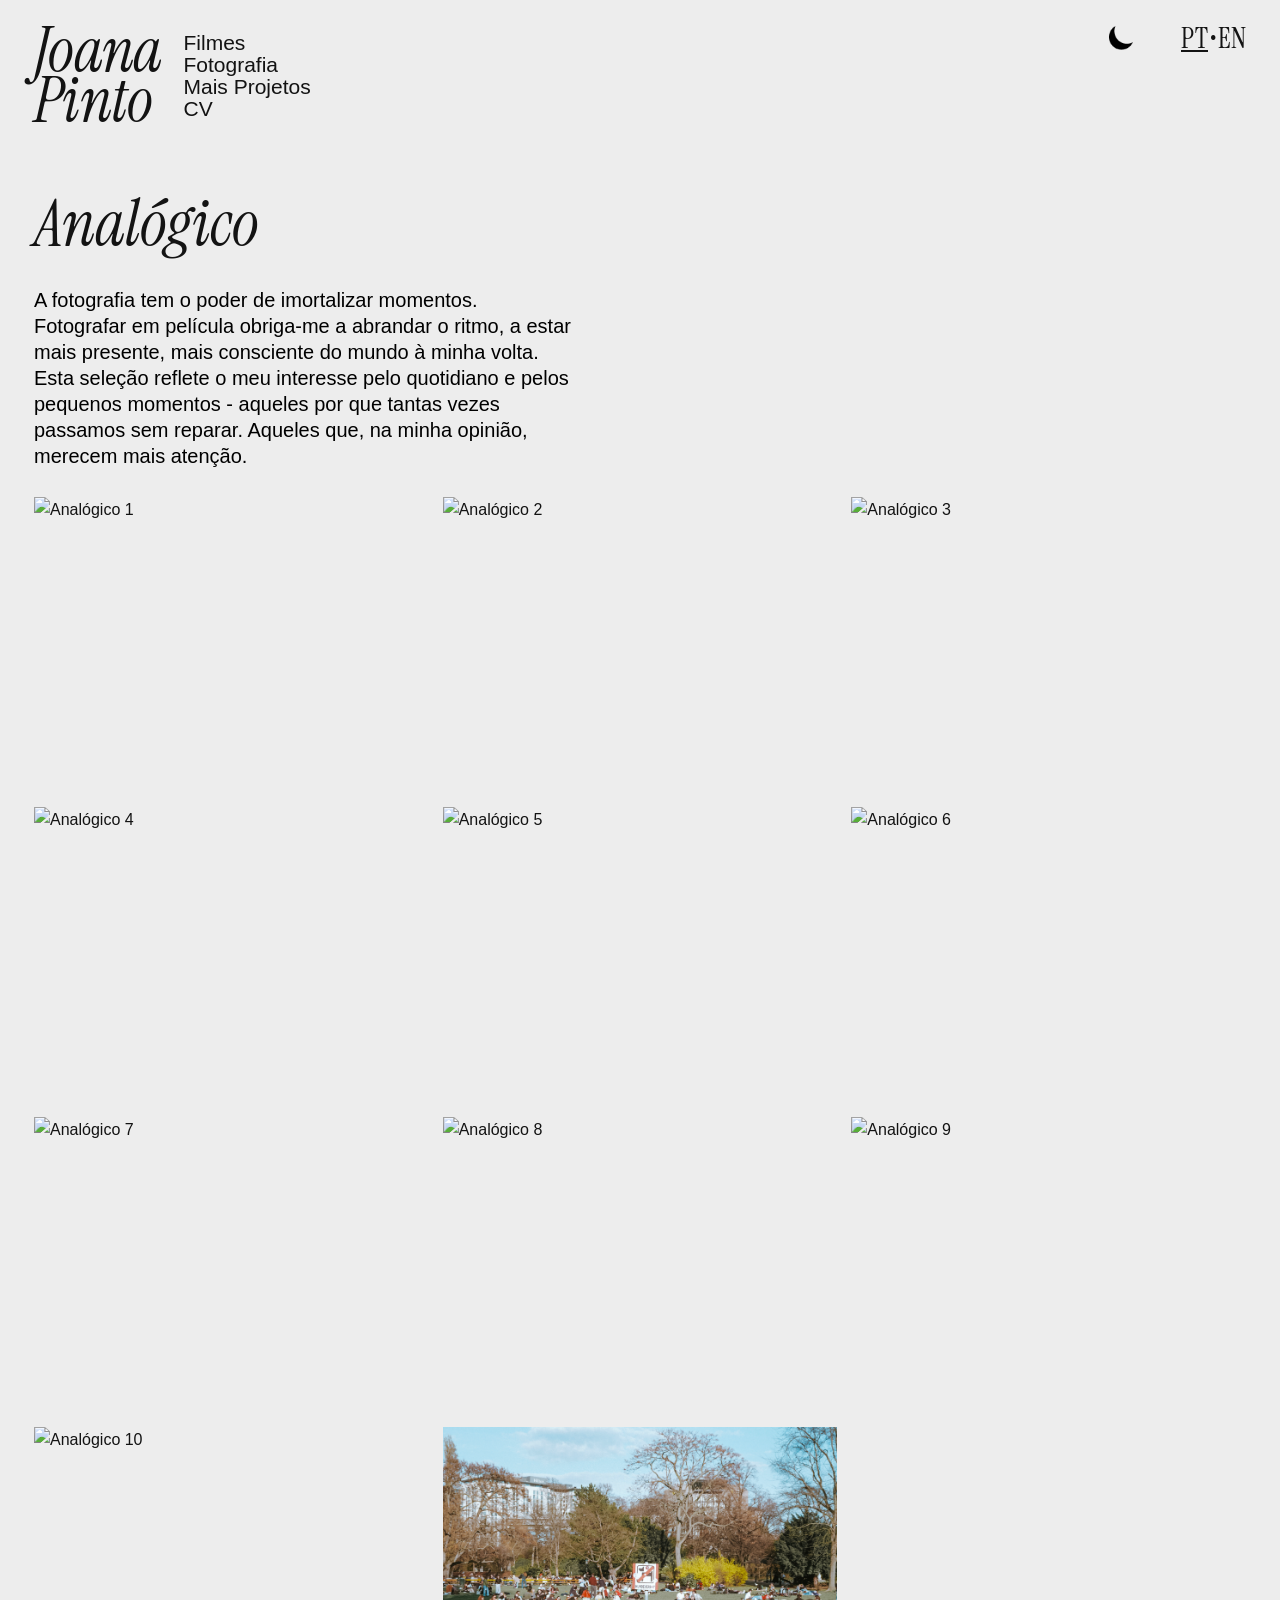
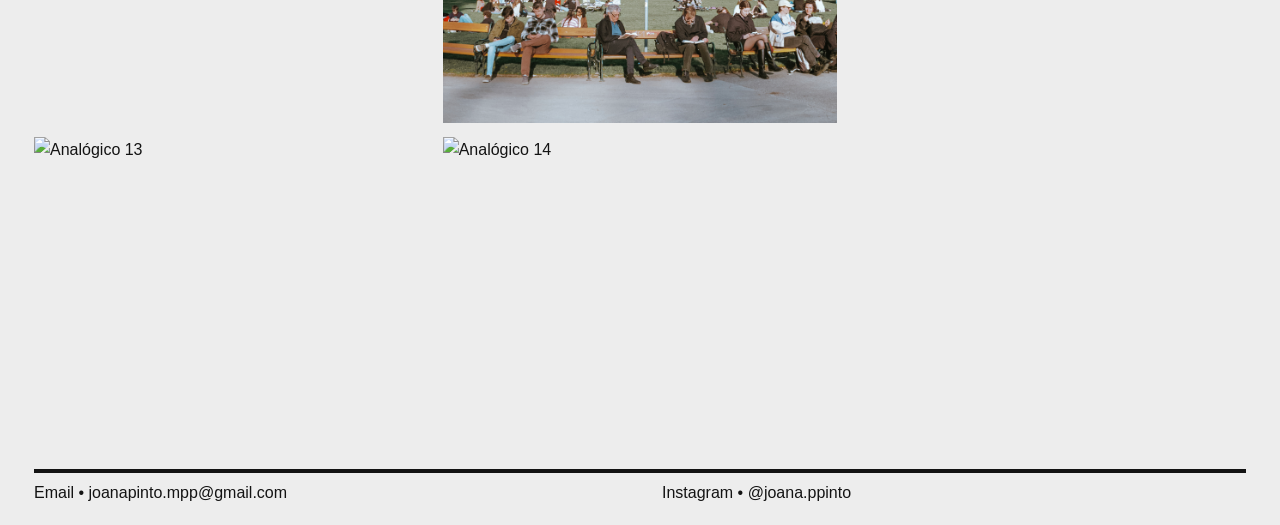
==== commit 7bbf6143: "mudanças que a joana pediu" ====
--- a/pages/analogicos.html
+++ b/pages/analogicos.html
@@ -42,6 +42,11 @@
 
 		<main class="project-gallery-page" id="analogico">
 			<h1 class="films-list-title" data-i18n="analog.title">Analógico</h1>
+			<div class="project-copy-columns">
+				<p class="project-copy" data-i18n="analog.copy.col1">
+					A fotografia tem o poder de imortalizar momentos. Fotografar em película obriga-me a abrandar o ritmo, a estar mais presente, mais consciente do mundo à minha volta. Esta seleção reflete o meu interesse pelo quotidiano e pelos pequenos momentos - aqueles por que tantas vezes passamos sem reparar. Aqueles que, na minha opinião, merecem mais atenção.
+				</p>
+			</div>
 			<section class="analog-gallery">
 				<img src="../assets/images/analog/1.JPG" alt="Analógico 1" class="gallery-image" data-gallery-image loading="lazy" decoding="async">
 				<img src="../assets/images/analog/2.JPG" alt="Analógico 2" class="gallery-image" data-gallery-image loading="lazy" decoding="async">
--- a/styles/styles.css
+++ b/styles/styles.css
@@ -380,9 +380,9 @@
 }
 
 .fotografia-page .film-copy {
-	column-count: 2;
-	column-gap: 18px;
-	max-width: 560px;
+	column-count: 1;
+	max-width: 580px;
+	margin-left: 68px;
 }
 
 .film-copy-two-columns {
@@ -432,19 +432,6 @@
 	justify-self: start;
 }
 
-.home-page .site-footer {
-	grid-template-columns: 1fr;
-	gap: 12px;
-}
-
-.home-page .site-footer .site-footer-item:first-child {
-	grid-column: auto;
-}
-
-.home-page .site-footer .site-footer-item:last-child {
-	grid-column: auto;
-}
-
 .project-gallery-page {
 	margin-top: 72px;
 	padding-bottom: 36px;
@@ -452,6 +439,19 @@
 
 .analogicos-page .films-list-title {
 	margin-bottom: 34px;
+}
+
+.falcon-quest-page .films-list-title {
+	margin-bottom: 34px;
+}
+
+.falcon-quest-page .project-copy-columns {
+	margin-top: 0;
+	margin-bottom: 44px;
+}
+
+.falcon-quest-page .analog-gallery {
+	margin-top: 0;
 }
 
 .film-project-page {
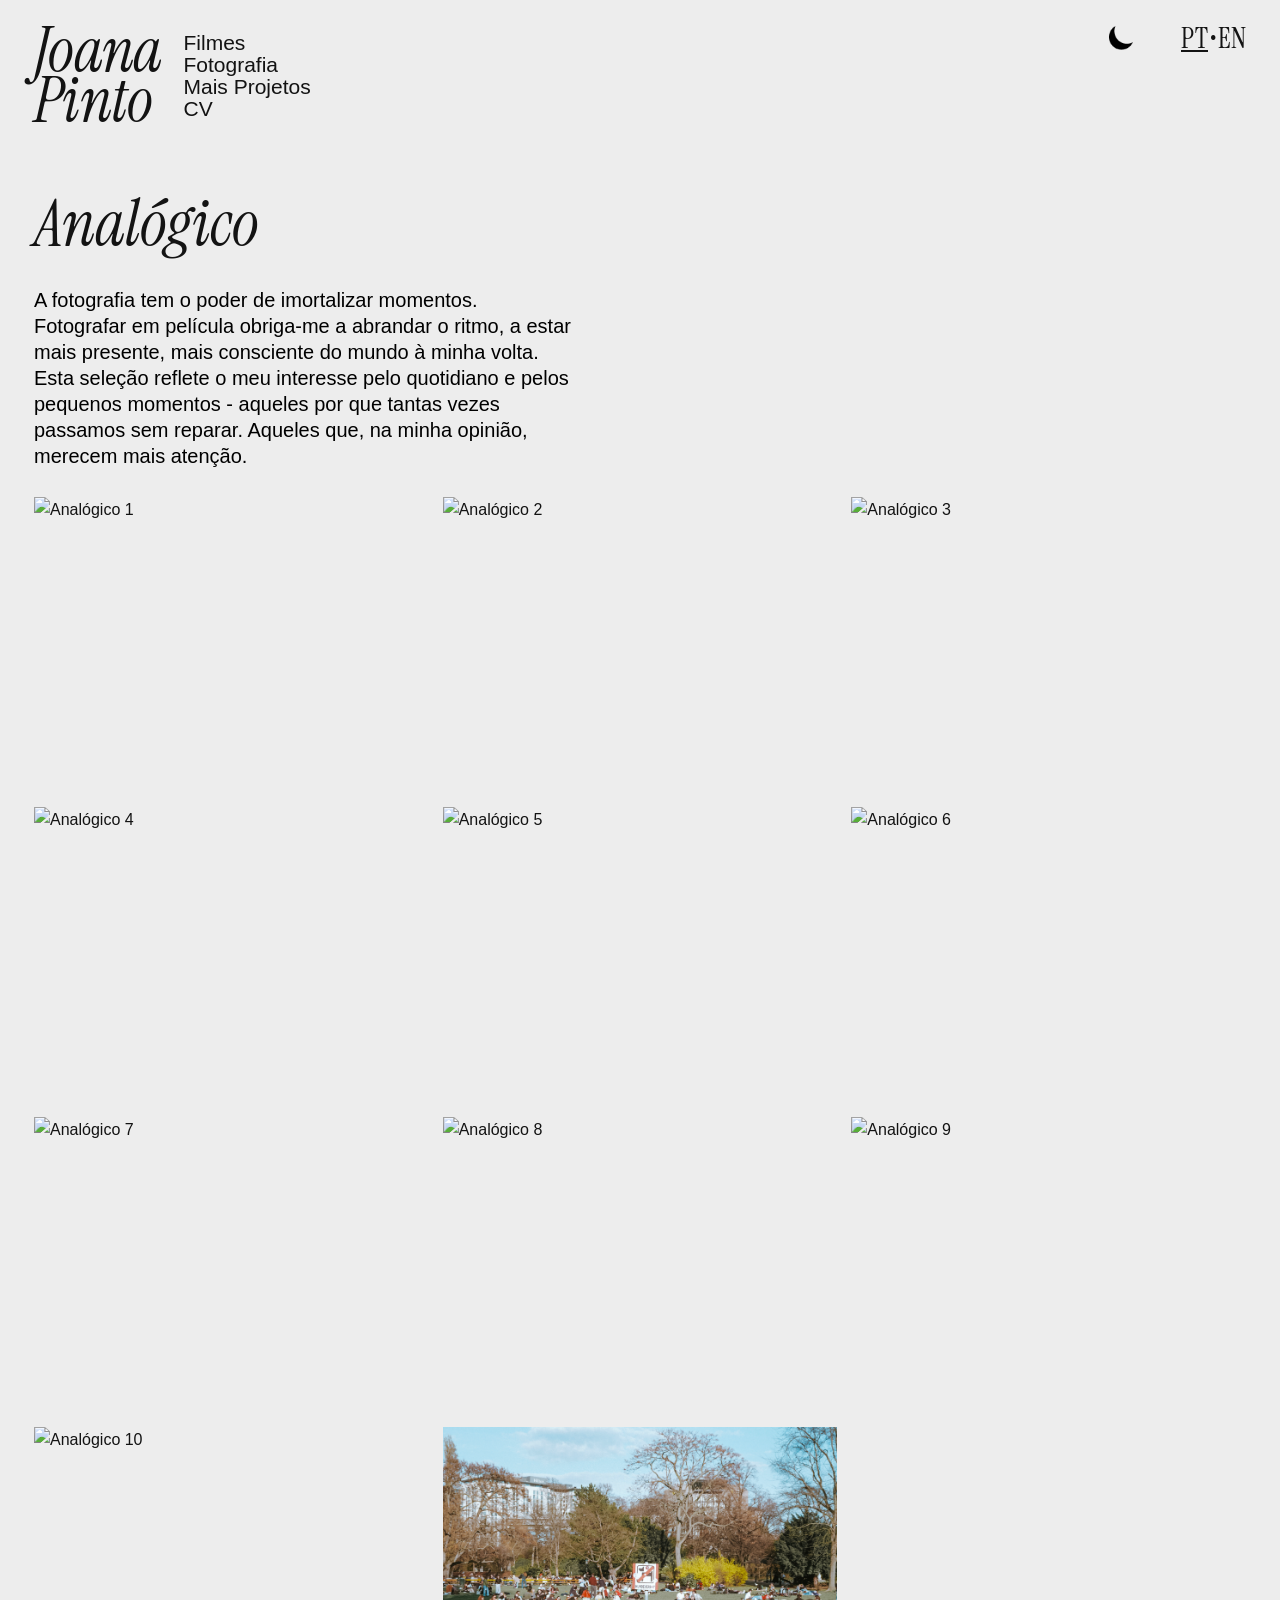
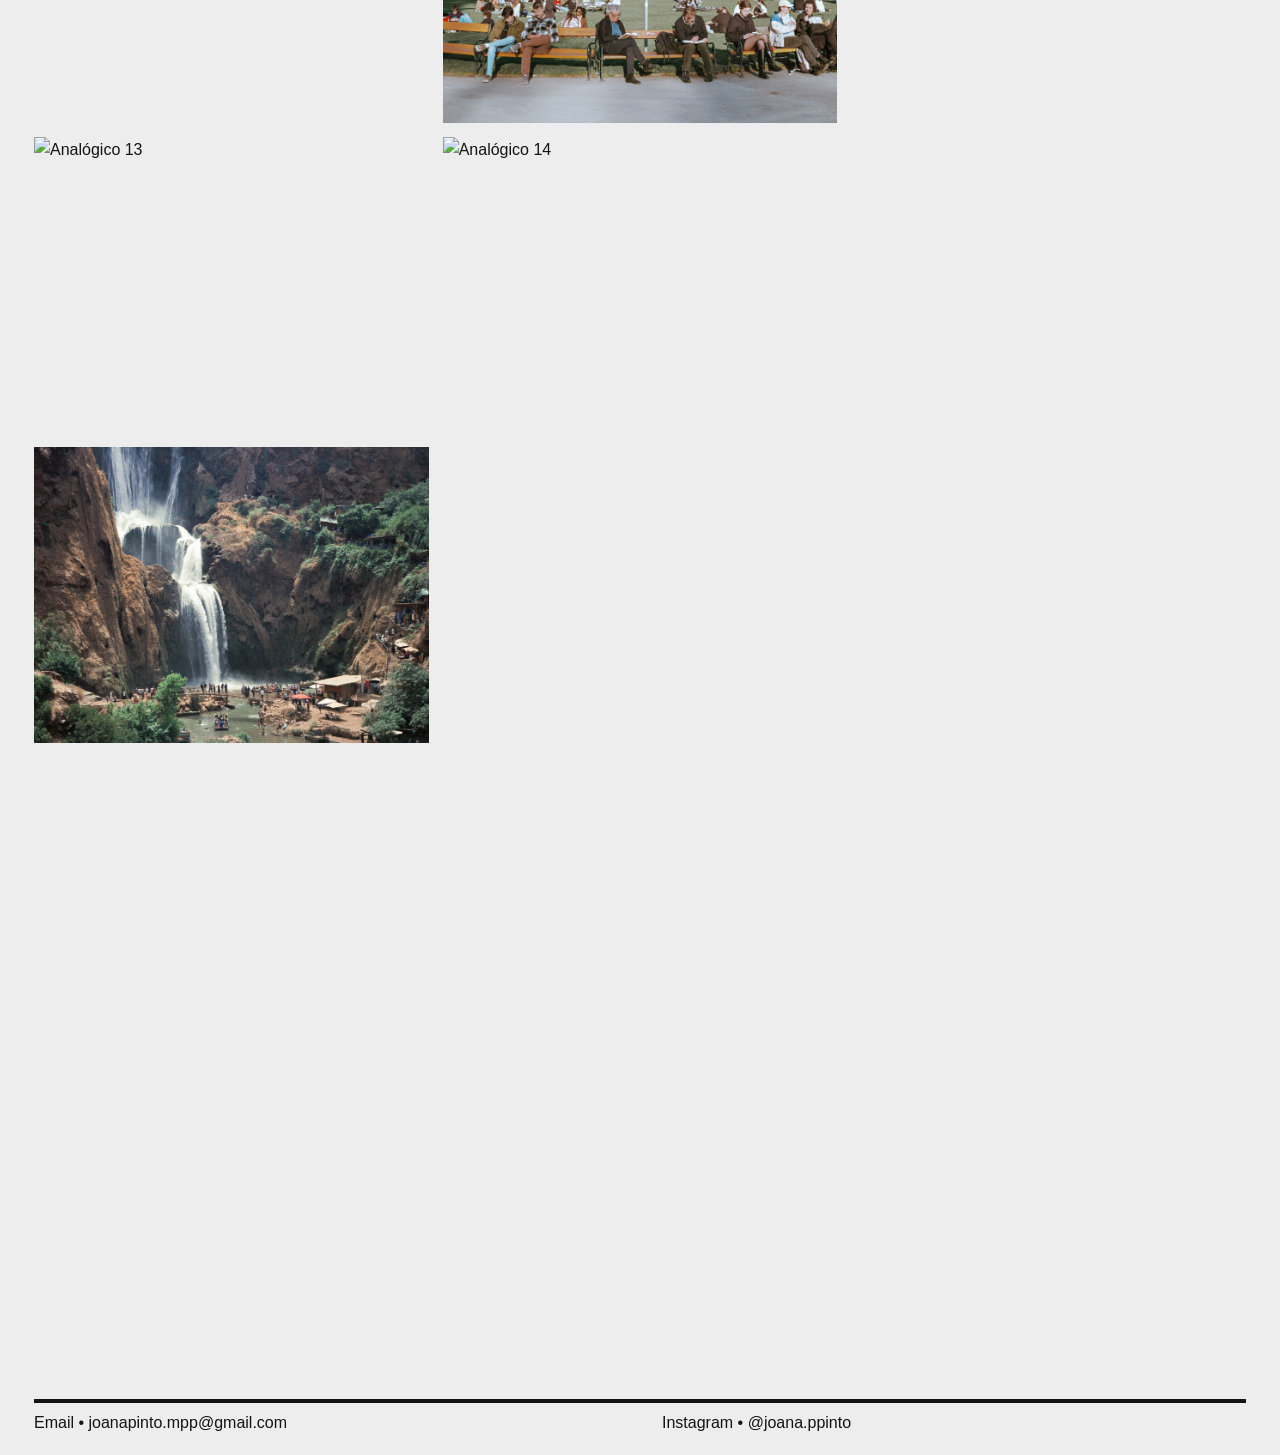
==== commit 50712245: "analogicas + homepage change" ====
--- a/pages/analogicos.html
+++ b/pages/analogicos.html
@@ -63,6 +63,15 @@
 				<img src="../assets/images/analog/13.png" alt="Analógico 13" class="gallery-image" data-gallery-image loading="lazy" decoding="async">
 				<img src="../assets/images/analog/14.jpg" alt="Analógico 14" class="gallery-image" data-gallery-image loading="lazy" decoding="async">
 				<img src="../assets/images/analog/15.jpg" alt="Analógico 15" class="gallery-image" data-gallery-image loading="lazy" decoding="async">
+				<img src="../assets/images/analog/analog/005.jpg" alt="Analógico 16" class="gallery-image" data-gallery-image loading="lazy" decoding="async">
+				<img src="../assets/images/analog/analog/011.jpg" alt="Analógico 17" class="gallery-image" data-gallery-image loading="lazy" decoding="async">
+				<img src="../assets/images/analog/analog/012.jpg" alt="Analógico 18" class="gallery-image" data-gallery-image loading="lazy" decoding="async">
+				<img src="../assets/images/analog/analog/023.jpg" alt="Analógico 19" class="gallery-image" data-gallery-image loading="lazy" decoding="async">
+				<img src="../assets/images/analog/analog/027.jpg" alt="Analógico 20" class="gallery-image" data-gallery-image loading="lazy" decoding="async">
+				<img src="../assets/images/analog/analog/030.jpg" alt="Analógico 21" class="gallery-image" data-gallery-image loading="lazy" decoding="async">
+				<img src="../assets/images/analog/analog/034.jpg" alt="Analógico 22" class="gallery-image" data-gallery-image loading="lazy" decoding="async">
+				<img src="../assets/images/analog/analog/035.jpg" alt="Analógico 23" class="gallery-image" data-gallery-image loading="lazy" decoding="async">
+				<img src="../assets/images/analog/analog/036.jpg" alt="Analógico 24" class="gallery-image" data-gallery-image loading="lazy" decoding="async">
 			</section>
 		</main>
 		<footer class="site-footer">
--- a/styles/styles.css
+++ b/styles/styles.css
@@ -29,7 +29,7 @@
 	min-height: 100vh;
 	display: flex;
 	line-height: 1.6;
-	transition: background-color var(--theme-transition), color var(--theme-transition);
+	transition: background-color var(--theme-transition);
 }
 
 body.theme-dark,
@@ -288,10 +288,6 @@
 	border-bottom: 0;
 }
 
-.fotografia-page .films-list {
-	padding-bottom: 28px;
-}
-
 .films-list-title {
 	font-family: "Instrument Serif", "Times New Roman", serif;
 	font-size: 64px;
@@ -310,6 +306,7 @@
 	border-bottom: var(--rule-thickness) solid var(--ink);
 }
 
+
 .filmes-page .film-row {
 	grid-template-columns: 270px minmax(220px, 280px) minmax(240px, 1fr);
 }
@@ -325,7 +322,9 @@
 }
 
 
-.filmes-page .film-thumb {
+
+.filmes-page .film-thumb,
+.fotografia-page .film-thumb {
 	height: auto;
 	aspect-ratio: 618 / 301;
 }
@@ -337,7 +336,9 @@
 	line-height: 1;
 }
 
-.filmes-page .film-name {
+
+.filmes-page .film-name,
+.fotografia-page .film-name {
 	font-size: 42px;
 	white-space: nowrap;
 }
@@ -356,7 +357,13 @@
 	line-height: 1.05;
 }
 
-.filmes-page .project-subtitle {
+.t1-jams-page .project-subtitle {
+	margin-bottom: 12px;
+}
+
+
+.filmes-page .project-subtitle,
+.fotografia-page .project-subtitle {
 	white-space: nowrap;
 }
 
@@ -377,12 +384,6 @@
 	letter-spacing: 0;
 	max-width: 340px;
 	margin-left: 220px;
-}
-
-.fotografia-page .film-copy {
-	column-count: 1;
-	max-width: 580px;
-	margin-left: 68px;
 }
 
 .film-copy-two-columns {
@@ -491,6 +492,19 @@
 	gap: 10px;
 }
 
+.film-detail-stills-scrollable {
+	display: flex;
+	overflow-x: auto;
+	scroll-snap-type: x proximity;
+	scrollbar-width: thin;
+}
+
+.film-detail-stills-scrollable .film-detail-still {
+	flex: 0 0 calc((100% - 30px) / 4);
+	min-width: 0;
+	scroll-snap-align: start;
+}
+
 .film-detail-still {
 	width: 100%;
 	aspect-ratio: 405 / 229;
@@ -565,6 +579,37 @@
 	font-weight: 400;
 	font-style: italic;
 	line-height: 1;
+}
+
+.ppd-page .ppd-hero {
+	display: grid;
+	grid-template-columns: minmax(0, 1.15fr) minmax(320px, 0.85fr);
+	gap: 28px;
+	align-items: start;
+	margin-top: 14px;
+	margin-bottom: 44px;
+}
+
+.ppd-page .ppd-capa-wrap {
+	margin-top: 0;
+	width: 100%;
+	max-width: none;
+}
+
+.ppd-page .ppd-meta {
+	margin-top: 0;
+	grid-template-columns: 1fr;
+	gap: 18px;
+}
+
+.ppd-page .ppd-copy-columns {
+	grid-template-columns: 1fr;
+	gap: 16px;
+}
+
+.ppd-page .ppd-copy-columns .film-detail-copy {
+	font-size: 18px;
+	line-height: 1.28;
 }
 
 .back-to-top {
@@ -686,6 +731,11 @@
 	align-items: start;
 }
 
+.t1-jams-page .project-copy-columns {
+	margin-top: 0;
+	margin-bottom: 44px;
+}
+
 .project-copy {
 	font-size: 20px;
 	line-height: 1.3;
@@ -847,7 +897,7 @@
 
 body.theme-animated,
 body.theme-animated * {
-	transition: color var(--theme-transition), border-color var(--theme-transition), background-color var(--theme-transition), opacity var(--theme-transition), outline-color var(--theme-transition);
+	transition: background-color var(--theme-transition);
 }
 
 @media (max-width: 900px) {
@@ -872,6 +922,22 @@
 		gap: 1px;
 	}
 
+	body.home-page main {
+		padding-bottom: 44px;
+	}
+
+	.filme-projeto-page main,
+	.project-gallery-page,
+	.projetos-page .films-list {
+		padding-bottom: 56px;
+	}
+
+	.header-tools {
+		width: 100%;
+		justify-content: space-between;
+		gap: 14px;
+	}
+
 	.about {
 		margin-top: 96px;
 		grid-template-columns: 1fr;
@@ -923,6 +989,36 @@
 
 	.film-row {
 		grid-template-columns: 220px minmax(120px, 140px) 1fr;
+	}
+
+	.filmes-page .film-row {
+		grid-template-columns: 200px minmax(0, 1fr);
+		gap: 18px;
+	}
+
+	.fotografia-page .film-row {
+		grid-template-columns: 1fr;
+		gap: 8px;
+	}
+
+	.fotografia-page .films-list {
+		padding-bottom: 56px;
+	}
+
+	.filmes-page .film-thumb,
+	.fotografia-page .film-thumb {
+		height: auto;
+		aspect-ratio: 618 / 301;
+	}
+
+	.filmes-page .project-title-group {
+		grid-column: 2;
+	}
+
+	.filmes-page .film-copy {
+		grid-column: 2;
+		margin-left: 0;
+		max-width: none;
 	}
 
 	.film-thumb {
@@ -937,11 +1033,6 @@
 		line-height: 1.2;
 	}
 
-	.fotografia-page .film-copy {
-		column-count: 1;
-		max-width: 300px;
-	}
-
 	.film-copy-two-columns {
 		column-count: 1;
 		max-width: 300px;
@@ -956,12 +1047,26 @@
 		max-width: 100%;
 	}
 
+	.ppd-page .ppd-hero {
+		grid-template-columns: 1fr;
+		gap: 18px;
+		margin-bottom: 32px;
+	}
+
+	.ppd-page .ppd-copy-columns .film-detail-copy {
+		font-size: 16px;
+	}
+
 	.film-detail-copy-columns {
 		grid-template-columns: 1fr;
 	}
 
 	.film-detail-stills {
 		grid-template-columns: repeat(2, minmax(0, 1fr));
+	}
+
+	.film-detail-stills-scrollable .film-detail-still {
+		flex-basis: calc((100% - 12px) / 2);
 	}
 
 	.film-detail-meta {
@@ -981,11 +1086,13 @@
 	.site-footer {
 		font-size: 20px;
 		gap: 18px;
+		padding-top: 20px;
 	}
 
 	.home-page .site-footer {
 		grid-template-columns: minmax(0, 1fr) minmax(0, 1fr);
 		column-gap: 18px;
+		padding-top: 20px;
 	}
 
 	.home-page .site-footer .site-footer-item:first-child,
@@ -1004,17 +1111,61 @@
 
 @media (max-width: 640px) {
 	.page {
-		padding: 10px 20px 56px;
+		padding: 10px 18px 52px;
 	}
 
 	.brand {
-		flex-direction: column;
+		flex-direction: row;
 		align-items: flex-start;
+		gap: 14px;
+		flex-wrap: nowrap;
+	}
+
+	.brand-name {
+		font-size: 42px;
+		line-height: 0.85;
+	}
+
+	.primary-nav {
+		font-size: 16px;
+		line-height: 1.12;
+		gap: 2px;
+	}
+
+	body.home-page main {
+		padding-bottom: 44px;
+	}
+
+	.filme-projeto-page main,
+	.project-gallery-page,
+	.projetos-page .films-list {
+		padding-bottom: 56px;
 	}
 
 	.header-tools {
 		width: 100%;
 		justify-content: space-between;
+		gap: 14px;
+	}
+
+	.lang-toggle {
+		font-size: 22px;
+	}
+
+	.theme-toggle {
+		width: 26px;
+		height: 26px;
+	}
+
+	.theme-toggle .icon {
+		width: 24px;
+		height: 24px;
+	}
+
+	.theme-toggle .icon-moon {
+		width: 20px;
+		height: 20px;
+		inset: 3px;
 	}
 
 	.about-columns {
@@ -1033,10 +1184,6 @@
 		font-size: 16px;
 	}
 
-	.page-title {
-		font-size: 44px;
-	}
-
 	.filmes-brand {
 		gap: 10px;
 	}
@@ -1047,42 +1194,66 @@
 
 	.film-project-page,
 	.project-gallery-page {
-		margin-top: 44px;
+		margin-top: 36px;
 	}
 
 	.films-list-title {
-		font-size: 36px;
-		margin-bottom: 8px;
+		font-size: 32px;
+		margin-bottom: 10px;
 	}
 
 	.project-subtitle {
-		font-size: 18px;
+		font-size: 16px;
 	}
 
 	.film-row {
 		grid-template-columns: 1fr;
-		gap: 10px;
+		gap: 8px;
+		padding: 10px 0;
+	}
+
+	.filmes-page .film-row {
+		grid-template-columns: 1fr;
+		gap: 8px;
+	}
+
+	.filmes-page .project-title-group,
+	.filmes-page .film-copy,
+	.fotografia-page .project-title-group,
+	.fotografia-page .film-copy {
+		grid-column: auto;
 	}
 
 	.film-thumb {
-		height: 230px;
+		height: 200px;
 	}
 
 
 	.film-name {
-		font-size: 38px;
+		font-size: 32px;
+		white-space: normal;
+	}
+
+	.filmes-page .film-name,
+	.fotografia-page .film-name {
+		font-size: 32px;
+		white-space: normal;
+	}
+
+	.filmes-page .project-subtitle,
+	.fotografia-page .project-subtitle {
+		white-space: normal;
 	}
 
 	.film-copy {
-		font-size: 16px;
+		font-size: 15px;
 		max-width: none;
 		margin-left: 0;
 		line-height: 1.15;
 	}
 
-	.fotografia-page .film-copy {
-		column-count: 1;
-		max-width: none;
+	.fotografia-page .films-list {
+		padding-bottom: 56px;
 	}
 
 	.film-copy-two-columns {
@@ -1090,36 +1261,97 @@
 		max-width: none;
 	}
 
+	.project-title-group {
+		gap: 4px;
+	}
+
+	.project-copy-columns {
+		margin: 12px 0 22px;
+		gap: 12px;
+	}
+
+	.project-copy {
+		font-size: 16px;
+		line-height: 1.35;
+	}
+
+	.project-gallery-intro {
+		margin: 12px 0 22px;
+		font-size: 16px;
+	}
+
 	.film-detail {
+		margin-top: 22px;
+	}
+
+	.film-detail-meta {
 		margin-top: 26px;
 	}
 
 	.film-detail-title {
-		font-size: 38px;
+		font-size: 32px;
 	}
 
 	.film-detail-copy {
 		font-size: 15px;
+		max-width: none;
 		line-height: 1.2;
 	}
 
+	.ppd-page .ppd-hero {
+		margin-top: 10px;
+		gap: 14px;
+		margin-bottom: 24px;
+	}
+
+	.ppd-page .ppd-copy-columns .film-detail-copy {
+		font-size: 15px;
+	}
+
+	.film-detail-copy-columns {
+		grid-template-columns: 1fr;
+		gap: 12px;
+	}
+
 	.film-detail-thumbs {
 		grid-template-columns: 1fr;
 	}
 
 	.film-detail-stills {
 		grid-template-columns: 1fr;
+		gap: 12px;
+	}
+
+	.film-detail-credits {
+		font-size: 18px;
+		margin-top: 12px;
+	}
+
+	.film-detail-capa-wrap {
+		margin-top: 36px;
+		width: 100%;
+		max-width: 100%;
+	}
+
+	.film-detail-backstage {
+		margin-top: 36px;
+	}
+
+	.film-detail-subsection-title {
+		font-size: 32px;
 	}
 
 	.site-footer {
-		font-size: 16px;
-		line-height: 1.2;
-		grid-template-columns: 1fr;
-		gap: 10px;
+		font-size: 15px;
+		line-height: 1.25;
+		grid-template-columns: 1fr;
+		gap: 8px;
+		padding-top: 20px;
 	}
 
 	.home-page .site-footer {
 		grid-template-columns: 1fr;
+		padding-top: 20px;
 	}
 
 	.home-page .site-footer .site-footer-item:first-child,
@@ -1129,10 +1361,38 @@
 
 	.site-footer-item {
 		white-space: normal;
+		overflow-wrap: anywhere;
 	}
 
 	.analog-gallery {
 		grid-template-columns: 1fr;
+		gap: 12px;
+	}
+
+	.coppelia-video-stack {
+		gap: 12px;
+		margin-bottom: 12px;
+	}
+
+	.coppelia-video-grid {
+		grid-template-columns: 1fr;
+		gap: 12px;
+	}
+
+	.lightbox {
+		padding: 16px;
+	}
+
+	.lightbox-image,
+	.lightbox-video {
+		max-width: 92vw;
+		max-height: 72vh;
+	}
+
+	.lightbox-empty {
+		min-width: min(600px, 84vw);
+		min-height: min(340px, 56vw);
+		font-size: 18px;
 	}
 
 	.lightbox-control {
@@ -1152,3 +1412,64 @@
 		height: 38px;
 	}
 }
+
+@media (max-width: 480px) {
+	.page {
+		padding: 8px 16px 48px;
+	}
+
+	.brand-name {
+		font-size: 36px;
+	}
+
+	.primary-nav {
+		font-size: 15px;
+	}
+
+	.films-list {
+		margin-top: 54px;
+	}
+
+	.films-list-title {
+		font-size: 30px;
+	}
+
+	.film-name {
+		font-size: 30px;
+	}
+
+	.film-copy {
+		font-size: 14px;
+	}
+
+	.film-detail-title {
+		font-size: 30px;
+	}
+
+	.film-detail-copy,
+	.project-copy,
+	.project-gallery-intro {
+		font-size: 15px;
+	}
+
+	.film-thumb {
+		height: 180px;
+	}
+
+	.site-footer {
+		font-size: 14px;
+	}
+
+	.lightbox-control.prev {
+		left: 10px;
+	}
+
+	.lightbox-control.next {
+		right: 10px;
+	}
+
+	.lightbox-control.close {
+		top: 10px;
+		right: 10px;
+	}
+}
